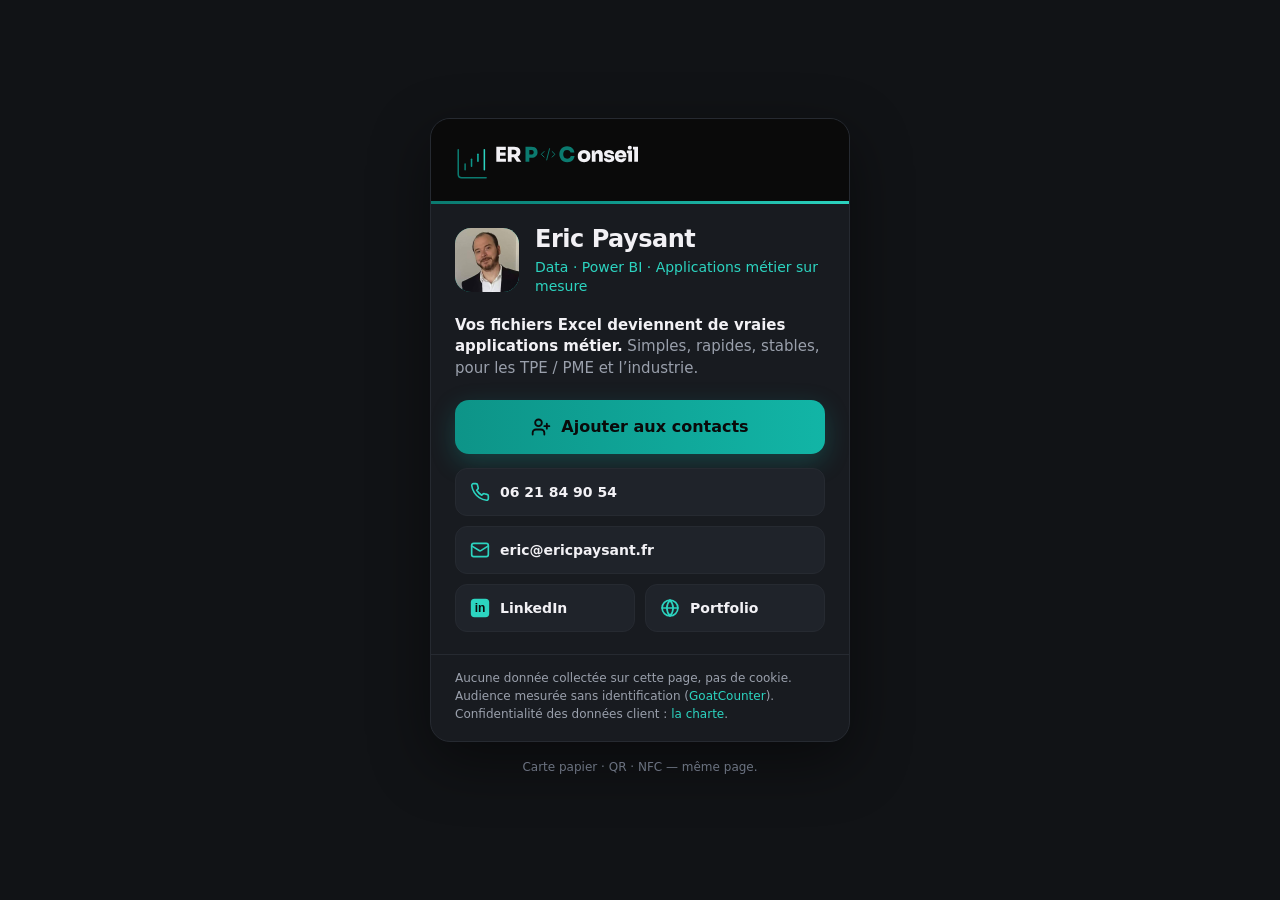
==== carte/index.html @ 57cdaab9 "feat: page de contact carte/ (QR de la carte de visite) Page autonome carte/ (même rendu que la cart" ====
<!doctype html>
<html lang="fr">
<head>
<meta charset="utf-8">
<meta name="viewport" content="width=device-width,initial-scale=1">
<title>Eric Paysant — ERP Conseil · carte de contact</title>
<meta name="description" content="Carte de contact d'Eric Paysant, ERP Conseil : ajouter aux contacts, appeler, écrire, LinkedIn, portfolio.">
<meta name="robots" content="noindex">
<meta property="og:title" content="Eric Paysant — ERP Conseil">
<meta property="og:description" content="Vos fichiers Excel deviennent de vraies applications métier.">
<link rel="icon" href="data:image/svg+xml,%3Csvg xmlns='http://www.w3.org/2000/svg' viewBox='0 0 24 24'%3E%3Crect width='24' height='24' rx='5' fill='%230A0A0A'/%3E%3Cpath d='M6 5v12a2 2 0 0 0 2 2h10' stroke='%2312B5A6' stroke-width='2' fill='none' stroke-linecap='round'/%3E%3Cpath d='M10 15v-3M13.5 15V8M17 15v-5' stroke='%232CD4C0' stroke-width='2' stroke-linecap='round'/%3E%3C/svg%3E">
<style>
  :root{--noir:#0A0A0A;--fond:#111316;--carte:#181B20;--ligne:#262A31;--texte:#F2F1F5;--gris:#9AA0AC;
        --teal-1:#0B7A6F;--teal-2:#0D9488;--teal-3:#12B5A6;--teal-4:#2CD4C0}
  *{box-sizing:border-box;margin:0}
  html{background:var(--fond)}
  body{min-height:100svh;display:flex;flex-direction:column;align-items:center;justify-content:center;padding:24px 16px 32px;
       font-family:Inter,system-ui,-apple-system,"Segoe UI",Roboto,sans-serif;color:var(--texte);-webkit-font-smoothing:antialiased}
  .carte{width:100%;max-width:420px;background:var(--carte);border:1px solid var(--ligne);border-radius:20px;overflow:hidden;
         box-shadow:0 20px 60px rgba(0,0,0,.45)}
  .haut{background:var(--noir);padding:26px 24px 22px;border-bottom:3px solid transparent;
        border-image:linear-gradient(90deg,var(--teal-1),var(--teal-2) 40%,var(--teal-4)) 1}
  .logo{width:190px;display:block}
  .logo svg{width:100%;height:auto;display:block}
  .identite{padding:22px 24px 6px;display:flex;align-items:center;gap:16px}
  .avatar{width:64px;height:64px;border-radius:16px;flex:none;background:linear-gradient(135deg,var(--teal-1),var(--teal-4));
          display:flex;align-items:center;justify-content:center;font-weight:800;font-size:22px;color:var(--noir);letter-spacing:-.02em;overflow:hidden}
  .avatar img{width:100%;height:100%;object-fit:cover;display:block}
  h1{font-size:24px;font-weight:800;letter-spacing:-.02em;line-height:1.1}
  .role{margin-top:6px;font-size:14px;font-weight:500;color:var(--teal-4);line-height:1.3}
  .accroche{padding:14px 24px 20px;font-size:15px;line-height:1.45;color:var(--gris)}
  .accroche b{color:var(--texte);font-weight:600}
  .principal{margin:0 24px 14px;display:flex;align-items:center;justify-content:center;gap:10px;height:54px;border-radius:14px;
             background:linear-gradient(90deg,var(--teal-2),var(--teal-3));color:var(--noir);font-weight:700;font-size:16px;
             text-decoration:none;box-shadow:0 8px 24px rgba(18,181,166,.25)}
  .principal:active{transform:scale(.985)}
  .actions{display:grid;grid-template-columns:1fr 1fr;gap:10px;padding:0 24px 22px}
  .actions a{min-width:0;display:flex;align-items:center;gap:10px;height:48px;padding:0 14px;border-radius:12px;background:#1F232A;border:1px solid var(--ligne);
             color:var(--texte);text-decoration:none;font-size:14px;font-weight:600}
  .actions a:active{background:#262B33}
  .actions svg,.principal svg{width:20px;height:20px;flex:none}
  .actions a span{min-width:0;overflow:hidden;text-overflow:ellipsis;white-space:nowrap}
  .actions a.large{grid-column:1/-1}
  #partager{display:none}
  .pied{padding:14px 24px 18px;border-top:1px solid var(--ligne);font-size:12px;color:var(--gris);line-height:1.5}
  .pied a{color:var(--teal-4);text-decoration:none}
  .nfc{margin-top:18px;font-size:12px;color:#6B7280;text-align:center}
  @media (prefers-color-scheme:light){ /* la carte reste sombre volontairement : même rendu que la carte papier */ }
</style>
</head>
<body>
<main class="carte">
  <div class="haut"><a class="logo" href="../" aria-label="ERP Conseil — accueil"><svg xmlns="http://www.w3.org/2000/svg" viewBox="44 46 425 76"><g transform="translate(48.00,54.29) scale(0.1328)"><path d="M24 18 V430 Q24 488 82 488 H494" stroke="#0B7A6F" stroke-width="26" fill="none" stroke-linecap="round" stroke-linejoin="round"/><path d="M140 256 V356" stroke="#0B7A6F" stroke-width="26" fill="none" stroke-linecap="round"/><path d="M248 176 V296" stroke="#0D9488" stroke-width="26" fill="none" stroke-linecap="round"/><path d="M356 92 V212" stroke="#12B5A6" stroke-width="26" fill="none" stroke-linecap="round"/><path d="M464 18 V356" stroke="#2CD4C0" stroke-width="26" fill="none" stroke-linecap="round"/></g><g transform="translate(233.87,48.39) scale(0.0719)" fill="none" stroke="#0B7A6F" stroke-width="30" stroke-linecap="round" stroke-linejoin="round"><path d="M130 170 L44 256 L130 342"/><path d="M382 170 L468 256 L382 342"/><path d="M300 82 L212 430"/></g><g transform="translate(133.0,0)"><path fill="#F2F1F5" d="M3.404 83.58V50.0H11.684V83.58ZM10.764 83.58V76.588H24.932V83.58ZM10.764 70.00999999999999V63.018H23.966V70.00999999999999ZM10.764 56.992V50.0H24.656V56.992Z M29.136 83.58V49.724H37.692V83.58ZM49.376 83.58 39.946 69.32H49.238L59.22 83.58ZM35.53 73.276V66.698H43.58Q45.098 66.698 46.202 66.1Q47.306 65.502 47.927 64.398Q48.548 63.294 48.548 61.822Q48.548 60.304 47.927 59.2Q47.306 58.096000000000004 46.202 57.498000000000005Q45.098 56.9 43.58 56.9H35.53V49.724H43.074Q47.444 49.724 50.618 51.035Q53.792 52.346000000000004 55.494 54.899Q57.196 57.452 57.196 61.224000000000004V61.959999999999994Q57.196 65.732 55.471 68.239Q53.745999999999995 70.746 50.595 72.011Q47.444 73.276 43.074 73.276Z M199.826 84.5Q196.468 84.5 193.846 83.488Q191.224 82.476 189.40699999999998 80.682Q187.58999999999997 78.888 186.647 76.542Q185.70399999999998 74.196 185.70399999999998 71.52799999999999V70.42399999999999Q185.70399999999998 67.664 186.69299999999998 65.27199999999999Q187.682 62.879999999999995 189.522 61.086Q191.362 59.292 193.98399999999998 58.28Q196.606 57.268 199.826 57.268Q203.09199999999998 57.268 205.69099999999997 58.28Q208.29 59.292 210.13 61.086Q211.96999999999997 62.879999999999995 212.95899999999997 65.27199999999999Q213.94799999999998 67.664 213.94799999999998 70.42399999999999V71.52799999999999Q213.94799999999998 74.196 213.005 76.542Q212.06199999999998 78.888 210.245 80.682Q208.428 82.476 205.80599999999998 83.488Q203.184 84.5 199.826 84.5ZM199.826 77.508Q201.75799999999998 77.508 203.02299999999997 76.68Q204.28799999999998 75.852 204.932 74.357Q205.576 72.862 205.576 70.976Q205.576 68.998 204.909 67.503Q204.242 66.008 202.954 65.13399999999999Q201.666 64.25999999999999 199.826 64.25999999999999Q197.986 64.25999999999999 196.69799999999998 65.13399999999999Q195.41 66.008 194.743 67.503Q194.076 68.998 194.076 70.976Q194.076 72.862 194.71999999999997 74.357Q195.36399999999998 75.852 196.652 76.68Q197.94 77.508 199.826 77.508Z M217.048 83.58V58.188H223.672V69.09H223.304Q223.304 65.134 224.316 62.535Q225.328 59.936 227.329 58.647999999999996Q229.33 57.36 232.182 57.36H232.55Q236.874 57.36 239.243 60.235Q241.612 63.11 241.612 69.044V83.58H233.24V68.814Q233.24 67.066 232.205 65.939Q231.17000000000002 64.812 229.376 64.812Q227.582 64.812 226.50099999999998 65.939Q225.42 67.066 225.42 68.906V83.58Z M255.798 84.408Q250.278 84.408 247.10399999999998 82.131Q243.92999999999998 79.854 243.7 75.714H251.06Q251.244 76.864 252.486 77.69200000000001Q253.72799999999998 78.52 255.982 78.52Q257.592 78.52 258.765 78.037Q259.938 77.554 259.938 76.45Q259.938 75.484 259.01800000000003 74.863Q258.098 74.242 255.66 74.012L253.91199999999998 73.828Q249.036 73.322 246.736 71.16Q244.43599999999998 68.998 244.43599999999998 65.732Q244.43599999999998 62.926 245.81599999999997 61.109Q247.196 59.292 249.63400000000001 58.372Q252.072 57.452 255.2 57.452Q260.306 57.452 263.43399999999997 59.683Q266.562 61.914 266.746 66.1H259.38599999999997Q259.202 64.95 258.144 64.14500000000001Q257.086 63.34 255.10799999999998 63.34Q253.682 63.34 252.78499999999997 63.846000000000004Q251.88799999999998 64.352 251.88799999999998 65.27199999999999Q251.88799999999998 66.238 252.73899999999998 66.69800000000001Q253.58999999999997 67.158 255.476 67.388L257.224 67.572Q262.09999999999997 68.078 264.745 70.263Q267.39 72.448 267.39 75.99Q267.39 78.612 265.98699999999997 80.49799999999999Q264.584 82.384 261.985 83.396Q259.38599999999997 84.408 255.798 84.408Z M281.98999999999995 84.5Q278.77 84.5 276.28599999999994 83.396Q273.80199999999996 82.292 272.09999999999997 80.406Q270.39799999999997 78.52 269.501 76.174Q268.604 73.828 268.604 71.344V70.42399999999999Q268.604 67.848 269.501 65.479Q270.39799999999997 63.11 272.077 61.269999999999996Q273.756 59.43 276.19399999999996 58.349000000000004Q278.63199999999995 57.268 281.71399999999994 57.268Q285.808 57.268 288.65999999999997 59.108000000000004Q291.51199999999994 60.948 293.03 63.961Q294.54799999999994 66.974 294.54799999999994 70.51599999999999V73.184H272.09999999999997V68.676H289.71799999999996L286.81999999999994 70.7Q286.81999999999994 68.538 286.24499999999995 67.043Q285.66999999999996 65.548 284.54299999999995 64.76599999999999Q283.41599999999994 63.983999999999995 281.71399999999994 63.983999999999995Q280.05799999999994 63.983999999999995 278.83899999999994 64.743Q277.61999999999995 65.502 276.97599999999994 67.043Q276.33199999999994 68.584 276.33199999999994 70.92999999999999Q276.33199999999994 73.04599999999999 276.92999999999995 74.58699999999999Q277.52799999999996 76.128 278.77 76.95599999999999Q280.01199999999994 77.78399999999999 281.98999999999995 77.78399999999999Q283.73799999999994 77.78399999999999 284.86499999999995 77.18599999999999Q285.99199999999996 76.588 286.45199999999994 75.576H294.08799999999997Q293.53599999999994 78.152 291.90299999999996 80.176Q290.27 82.2 287.763 83.35Q285.256 84.5 281.98999999999995 84.5Z M298.66 83.58V58.188H307.032V83.58ZM295.44 64.25999999999999V58.188H307.032V64.25999999999999ZM302.087 56.164Q299.81 56.164 298.72900000000004 54.991Q297.648 53.818 297.648 51.977999999999994Q297.648 50.138 298.73447619047624 48.965Q299.8209523809524 47.792 302.064 47.792Q304.364 47.792 305.422 48.965Q306.48 50.138 306.48 51.977999999999994Q306.48 53.818 305.422 54.991Q304.364 56.164 302.087 56.164Z M312.06399999999996 83.58V50.0H320.436V83.58ZM309.212 56.072V50.0H320.436V56.072Z"/><path fill="#0B7A6F" d="M76.31199999999998 74.656V67.29599999999999H81.832Q83.39599999999999 67.29599999999999 84.54599999999999 66.675Q85.696 66.054 86.34 64.904Q86.984 63.754 86.984 62.19Q86.984 60.58 86.34 59.43Q85.696 58.28 84.54599999999999 57.682Q83.39599999999999 57.084 81.832 57.084H76.31199999999998V49.724H81.60199999999999Q85.92599999999999 49.724 89.077 51.173Q92.228 52.622 93.92999999999999 55.336Q95.63199999999999 58.05 95.63199999999999 61.822V62.558Q95.63199999999999 66.28399999999999 93.92999999999999 68.99799999999999Q92.228 71.712 89.077 73.184Q85.92599999999999 74.656 81.60199999999999 74.656ZM68.67599999999999 83.58V49.724H77.23199999999999V83.58Z M161.838 84.5Q157.284 84.5 154.01799999999997 82.913Q150.75199999999998 81.326 148.63599999999997 78.727Q146.51999999999998 76.128 145.50799999999998 73.092Q144.49599999999998 70.056 144.49599999999998 67.204V66.19200000000001Q144.49599999999998 63.018 145.531 59.959Q146.566 56.9 148.70499999999998 54.416Q150.844 51.932 154.064 50.46Q157.284 48.988 161.608 48.988Q166.208 48.988 169.773 50.713Q173.338 52.438 175.5 55.543Q177.66199999999998 58.647999999999996 178.02999999999997 62.742H169.474Q169.152 60.994 168.094 59.706Q167.036 58.418 165.38 57.705Q163.724 56.992 161.608 56.992Q159.63 56.992 158.043 57.682Q156.456 58.372 155.375 59.637Q154.29399999999998 60.902 153.719 62.696Q153.14399999999998 64.49 153.14399999999998 66.744Q153.14399999999998 68.998 153.719 70.792Q154.29399999999998 72.586 155.421 73.874Q156.548 75.162 158.15800000000002 75.82900000000001Q159.768 76.496 161.838 76.496Q165.058 76.496 167.289 74.93199999999999Q169.51999999999998 73.368 169.98 70.746H178.536Q178.12199999999999 74.518 176.00599999999997 77.646Q173.89 80.774 170.302 82.637Q166.714 84.5 161.838 84.5Z"/></g></svg></a></div>

  <section class="identite">
    <div class="avatar" aria-hidden="true"><img src="photo.jpg" alt="" onerror="this.parentNode.textContent='EP'"></div>
    <div>
      <h1>Eric Paysant</h1>
      <p class="role">Data · Power BI · Applications métier sur mesure</p>
    </div>
  </section>
  <p class="accroche"><b>Vos fichiers Excel deviennent de vraies applications métier.</b> Simples, rapides, stables, pour les TPE / PME et l’industrie.</p>

  <a class="principal" href="eric-paysant.vcf" type="text/vcard">
    <svg viewBox="0 0 24 24" fill="none" stroke="currentColor" stroke-width="2.2" stroke-linecap="round" stroke-linejoin="round"><path d="M16 21v-2a4 4 0 0 0-4-4H6a4 4 0 0 0-4 4v2"/><circle cx="9" cy="7" r="4"/><path d="M19 8v6M22 11h-6"/></svg>
    Ajouter aux contacts
  </a>

  <nav class="actions" aria-label="Contact">
    <a class="large" href="tel:+33621849054"><svg viewBox="0 0 24 24" fill="none" stroke="#2CD4C0" stroke-width="2" stroke-linecap="round" stroke-linejoin="round"><path d="M22 16.9v3a2 2 0 0 1-2.2 2 19.8 19.8 0 0 1-8.6-3.1 19.5 19.5 0 0 1-6-6A19.8 19.8 0 0 1 2.1 4.2 2 2 0 0 1 4.1 2h3a2 2 0 0 1 2 1.7c.1 1 .4 1.9.7 2.8a2 2 0 0 1-.5 2.1L8.1 9.9a16 16 0 0 0 6 6l1.3-1.3a2 2 0 0 1 2.1-.4c.9.3 1.8.6 2.8.7a2 2 0 0 1 1.7 2Z"/></svg><span>06 21 84 90 54</span></a>
    <a class="large" href="mailto:eric@ericpaysant.fr"><svg viewBox="0 0 24 24" fill="none" stroke="#2CD4C0" stroke-width="2" stroke-linecap="round" stroke-linejoin="round"><rect x="2" y="4" width="20" height="16" rx="2.5"/><path d="m22 7-9 5.7a1.9 1.9 0 0 1-2 0L2 7"/></svg><span>eric@ericpaysant.fr</span></a>
    <a href="https://www.linkedin.com/in/ericpaysant" rel="me noopener"><svg viewBox="0 0 24 24"><rect x="1" y="1" width="22" height="22" rx="4.5" fill="#2CD4C0"/><text x="12" y="17.4" text-anchor="middle" font-family="Inter,Arial,sans-serif" font-weight="700" font-size="14.5" fill="#0A0A0A">in</text></svg><span>LinkedIn</span></a>
    <a href="../"><svg viewBox="0 0 24 24" fill="none" stroke="#2CD4C0" stroke-width="2" stroke-linecap="round" stroke-linejoin="round"><circle cx="12" cy="12" r="9.5"/><path d="M2.5 12h19M12 2.5a14.5 14.5 0 0 1 3.8 9.5 14.5 14.5 0 0 1-3.8 9.5 14.5 14.5 0 0 1-3.8-9.5A14.5 14.5 0 0 1 12 2.5Z"/></svg><span>Portfolio</span></a>
    <a class="large" href="#" id="partager"><svg viewBox="0 0 24 24" fill="none" stroke="#2CD4C0" stroke-width="2" stroke-linecap="round" stroke-linejoin="round"><circle cx="18" cy="5" r="3"/><circle cx="6" cy="12" r="3"/><circle cx="18" cy="19" r="3"/><path d="m8.6 13.5 6.8 4M15.4 6.5l-6.8 4"/></svg><span>Partager cette carte</span></a>
  </nav>

  <p class="pied">Aucune donnée collectée sur cette page, pas de cookie. Audience mesurée sans identification
    (<a href="https://www.goatcounter.com" rel="noopener">GoatCounter</a>). Confidentialité des données client :
    <a href="../#confidentialite">la charte</a>.</p>
</main>
<p class="nfc">Carte papier · QR · NFC — même page.</p>

<script>
  // Bouton « Partager » uniquement si le navigateur sait partager (Android, iOS)
  if (navigator.share) {
    const b = document.getElementById('partager'); b.style.display = 'flex';
    b.addEventListener('click', e => { e.preventDefault();
      navigator.share({ title: 'Eric Paysant — ERP Conseil', text: 'Vos fichiers Excel deviennent de vraies applications métier.', url: location.href }).catch(() => {}); });
  }
</script>
<script data-goatcounter="https://erp-conseil.goatcounter.com/count" async src="//gc.zgo.at/count.js"></script>
</body>
</html>
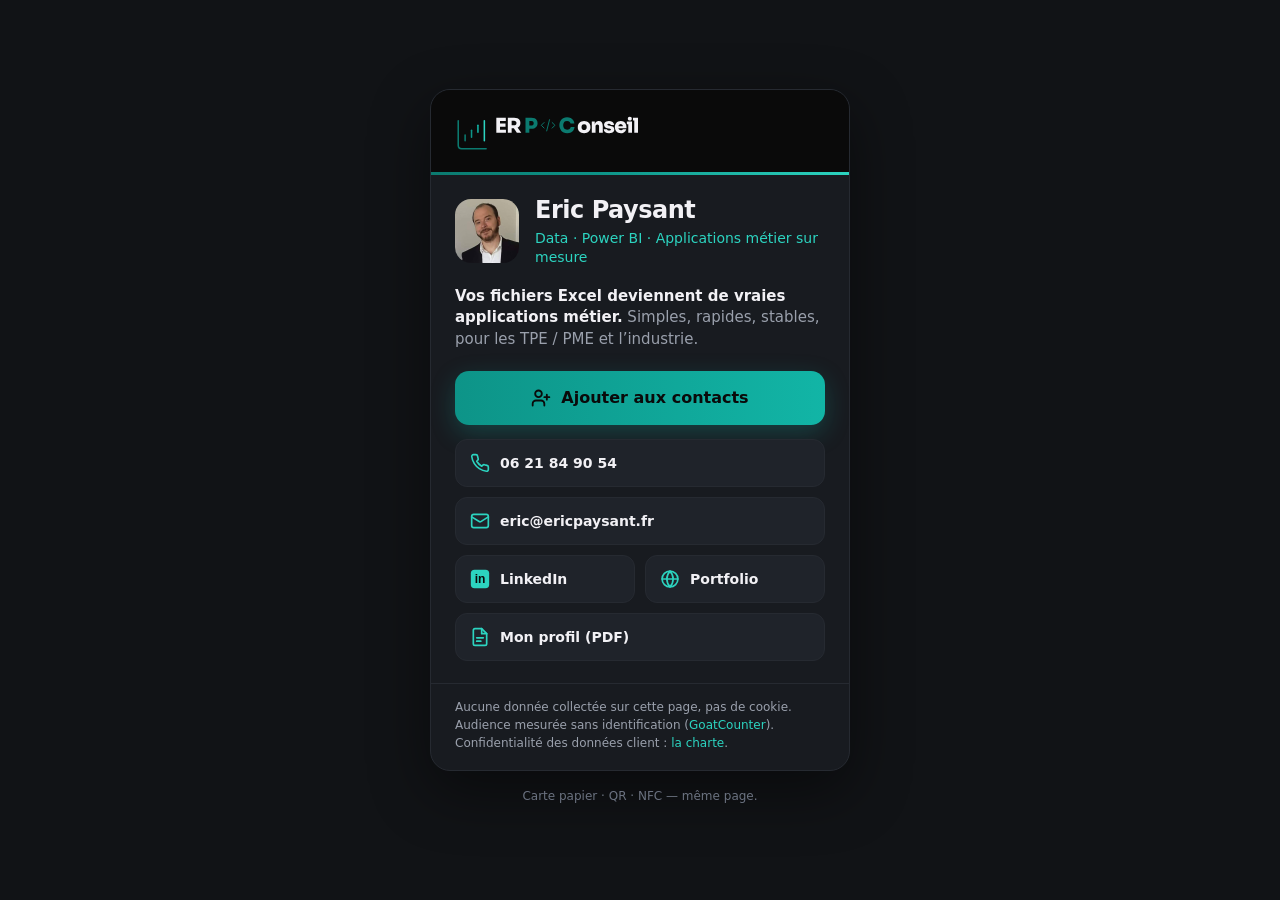
==== commit 520d846d: "feat(carte): profil mission PDF Bouton « Mon profil (PDF) » sur carte/ et lien dans le pied de page " ====
--- a/carte/index.html
+++ b/carte/index.html
@@ -71,6 +71,7 @@
     <a class="large" href="mailto:eric@ericpaysant.fr"><svg viewBox="0 0 24 24" fill="none" stroke="#2CD4C0" stroke-width="2" stroke-linecap="round" stroke-linejoin="round"><rect x="2" y="4" width="20" height="16" rx="2.5"/><path d="m22 7-9 5.7a1.9 1.9 0 0 1-2 0L2 7"/></svg><span>eric@ericpaysant.fr</span></a>
     <a href="https://www.linkedin.com/in/ericpaysant" rel="me noopener"><svg viewBox="0 0 24 24"><rect x="1" y="1" width="22" height="22" rx="4.5" fill="#2CD4C0"/><text x="12" y="17.4" text-anchor="middle" font-family="Inter,Arial,sans-serif" font-weight="700" font-size="14.5" fill="#0A0A0A">in</text></svg><span>LinkedIn</span></a>
     <a href="../"><svg viewBox="0 0 24 24" fill="none" stroke="#2CD4C0" stroke-width="2" stroke-linecap="round" stroke-linejoin="round"><circle cx="12" cy="12" r="9.5"/><path d="M2.5 12h19M12 2.5a14.5 14.5 0 0 1 3.8 9.5 14.5 14.5 0 0 1-3.8 9.5 14.5 14.5 0 0 1-3.8-9.5A14.5 14.5 0 0 1 12 2.5Z"/></svg><span>Portfolio</span></a>
+    <a class="large" href="profil-eric-paysant.pdf" type="application/pdf"><svg viewBox="0 0 24 24" fill="none" stroke="#2CD4C0" stroke-width="2" stroke-linecap="round" stroke-linejoin="round"><path d="M14 2H6a2 2 0 0 0-2 2v16a2 2 0 0 0 2 2h12a2 2 0 0 0 2-2V8Z"/><path d="M14 2v6h6M8 13h8M8 17h5"/></svg><span>Mon profil (PDF)</span></a>
     <a class="large" href="#" id="partager"><svg viewBox="0 0 24 24" fill="none" stroke="#2CD4C0" stroke-width="2" stroke-linecap="round" stroke-linejoin="round"><circle cx="18" cy="5" r="3"/><circle cx="6" cy="12" r="3"/><circle cx="18" cy="19" r="3"/><path d="m8.6 13.5 6.8 4M15.4 6.5l-6.8 4"/></svg><span>Partager cette carte</span></a>
   </nav>
 
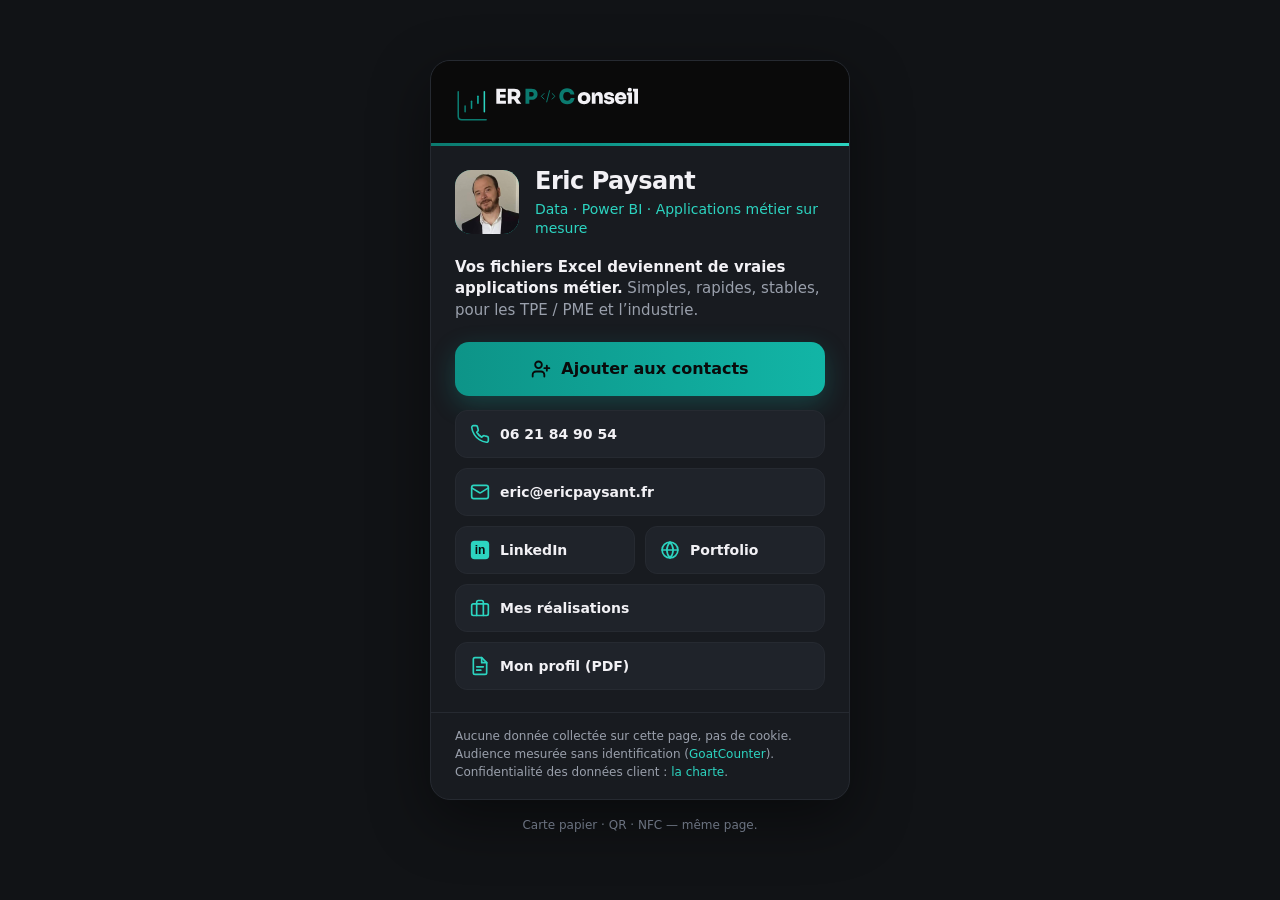
==== commit 90f7be36: "feat(carte): bouton « Mes réalisations » vers le portfolio recruteurs Co-Authored-By: Claude Opus 5." ====
--- a/carte/index.html
+++ b/carte/index.html
@@ -71,6 +71,7 @@
     <a class="large" href="mailto:eric@ericpaysant.fr"><svg viewBox="0 0 24 24" fill="none" stroke="#2CD4C0" stroke-width="2" stroke-linecap="round" stroke-linejoin="round"><rect x="2" y="4" width="20" height="16" rx="2.5"/><path d="m22 7-9 5.7a1.9 1.9 0 0 1-2 0L2 7"/></svg><span>eric@ericpaysant.fr</span></a>
     <a href="https://www.linkedin.com/in/ericpaysant" rel="me noopener"><svg viewBox="0 0 24 24"><rect x="1" y="1" width="22" height="22" rx="4.5" fill="#2CD4C0"/><text x="12" y="17.4" text-anchor="middle" font-family="Inter,Arial,sans-serif" font-weight="700" font-size="14.5" fill="#0A0A0A">in</text></svg><span>LinkedIn</span></a>
     <a href="../"><svg viewBox="0 0 24 24" fill="none" stroke="#2CD4C0" stroke-width="2" stroke-linecap="round" stroke-linejoin="round"><circle cx="12" cy="12" r="9.5"/><path d="M2.5 12h19M12 2.5a14.5 14.5 0 0 1 3.8 9.5 14.5 14.5 0 0 1-3.8 9.5 14.5 14.5 0 0 1-3.8-9.5A14.5 14.5 0 0 1 12 2.5Z"/></svg><span>Portfolio</span></a>
+    <a class="large" href="https://eric8740-stack.github.io/portfolio-recruteurs/" rel="noopener"><svg viewBox="0 0 24 24" fill="none" stroke="#2CD4C0" stroke-width="2" stroke-linecap="round" stroke-linejoin="round"><rect x="2" y="7" width="20" height="14" rx="2"/><path d="M16 21V5a2 2 0 0 0-2-2h-4a2 2 0 0 0-2 2v16"/></svg><span>Mes réalisations</span></a>
     <a class="large" href="profil-eric-paysant.pdf" type="application/pdf"><svg viewBox="0 0 24 24" fill="none" stroke="#2CD4C0" stroke-width="2" stroke-linecap="round" stroke-linejoin="round"><path d="M14 2H6a2 2 0 0 0-2 2v16a2 2 0 0 0 2 2h12a2 2 0 0 0 2-2V8Z"/><path d="M14 2v6h6M8 13h8M8 17h5"/></svg><span>Mon profil (PDF)</span></a>
     <a class="large" href="#" id="partager"><svg viewBox="0 0 24 24" fill="none" stroke="#2CD4C0" stroke-width="2" stroke-linecap="round" stroke-linejoin="round"><circle cx="18" cy="5" r="3"/><circle cx="6" cy="12" r="3"/><circle cx="18" cy="19" r="3"/><path d="m8.6 13.5 6.8 4M15.4 6.5l-6.8 4"/></svg><span>Partager cette carte</span></a>
   </nav>
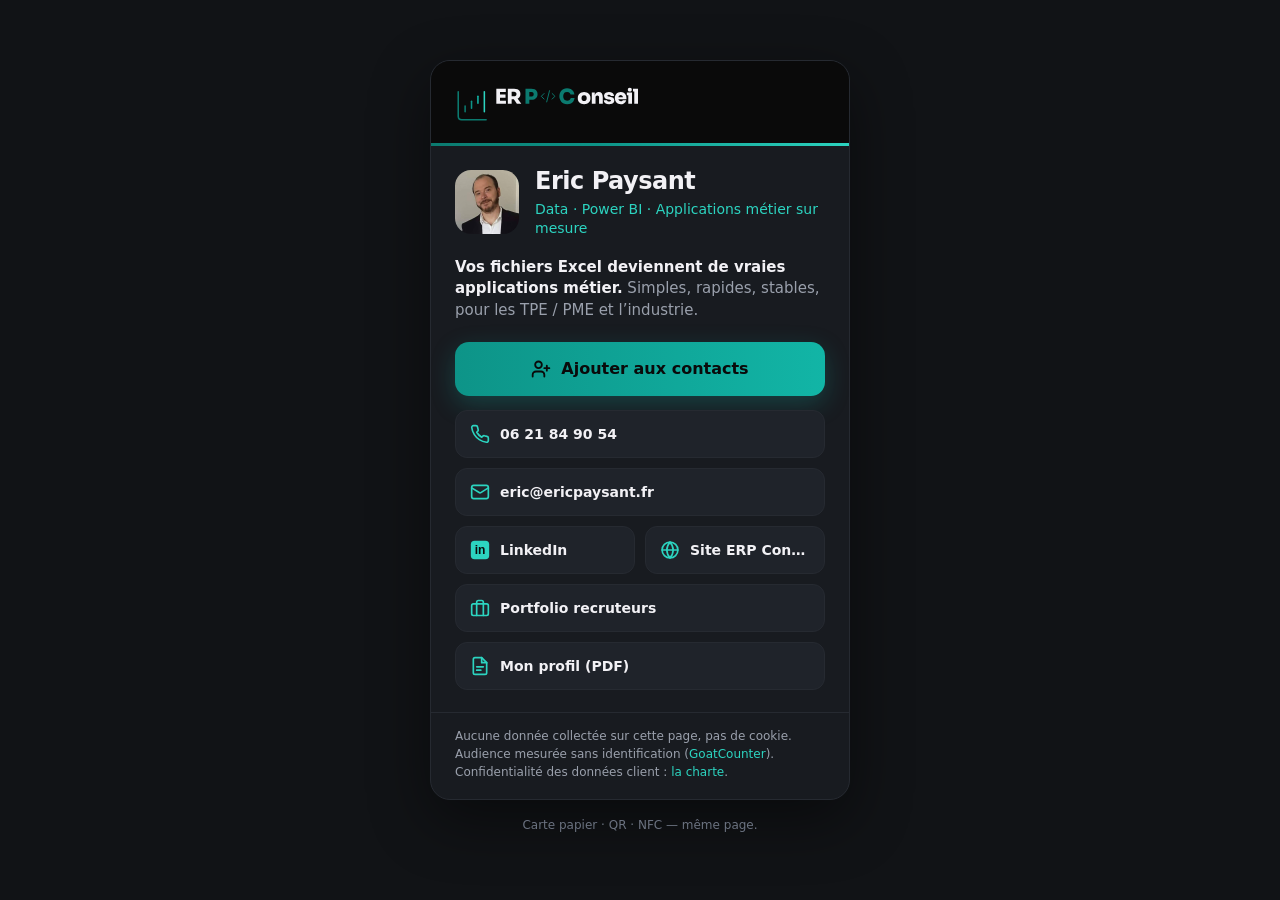
==== commit 241bcb88: "fix(carte): libellés explicites — « Site ERP Conseil » et « Portfolio recruteurs » Le lien vers le p" ====
--- a/carte/index.html
+++ b/carte/index.html
@@ -70,8 +70,8 @@
     <a class="large" href="tel:+33621849054"><svg viewBox="0 0 24 24" fill="none" stroke="#2CD4C0" stroke-width="2" stroke-linecap="round" stroke-linejoin="round"><path d="M22 16.9v3a2 2 0 0 1-2.2 2 19.8 19.8 0 0 1-8.6-3.1 19.5 19.5 0 0 1-6-6A19.8 19.8 0 0 1 2.1 4.2 2 2 0 0 1 4.1 2h3a2 2 0 0 1 2 1.7c.1 1 .4 1.9.7 2.8a2 2 0 0 1-.5 2.1L8.1 9.9a16 16 0 0 0 6 6l1.3-1.3a2 2 0 0 1 2.1-.4c.9.3 1.8.6 2.8.7a2 2 0 0 1 1.7 2Z"/></svg><span>06 21 84 90 54</span></a>
     <a class="large" href="mailto:eric@ericpaysant.fr"><svg viewBox="0 0 24 24" fill="none" stroke="#2CD4C0" stroke-width="2" stroke-linecap="round" stroke-linejoin="round"><rect x="2" y="4" width="20" height="16" rx="2.5"/><path d="m22 7-9 5.7a1.9 1.9 0 0 1-2 0L2 7"/></svg><span>eric@ericpaysant.fr</span></a>
     <a href="https://www.linkedin.com/in/ericpaysant" rel="me noopener"><svg viewBox="0 0 24 24"><rect x="1" y="1" width="22" height="22" rx="4.5" fill="#2CD4C0"/><text x="12" y="17.4" text-anchor="middle" font-family="Inter,Arial,sans-serif" font-weight="700" font-size="14.5" fill="#0A0A0A">in</text></svg><span>LinkedIn</span></a>
-    <a href="../"><svg viewBox="0 0 24 24" fill="none" stroke="#2CD4C0" stroke-width="2" stroke-linecap="round" stroke-linejoin="round"><circle cx="12" cy="12" r="9.5"/><path d="M2.5 12h19M12 2.5a14.5 14.5 0 0 1 3.8 9.5 14.5 14.5 0 0 1-3.8 9.5 14.5 14.5 0 0 1-3.8-9.5A14.5 14.5 0 0 1 12 2.5Z"/></svg><span>Portfolio</span></a>
-    <a class="large" href="https://eric8740-stack.github.io/portfolio-recruteurs/" rel="noopener"><svg viewBox="0 0 24 24" fill="none" stroke="#2CD4C0" stroke-width="2" stroke-linecap="round" stroke-linejoin="round"><rect x="2" y="7" width="20" height="14" rx="2"/><path d="M16 21V5a2 2 0 0 0-2-2h-4a2 2 0 0 0-2 2v16"/></svg><span>Mes réalisations</span></a>
+    <a href="../"><svg viewBox="0 0 24 24" fill="none" stroke="#2CD4C0" stroke-width="2" stroke-linecap="round" stroke-linejoin="round"><circle cx="12" cy="12" r="9.5"/><path d="M2.5 12h19M12 2.5a14.5 14.5 0 0 1 3.8 9.5 14.5 14.5 0 0 1-3.8 9.5 14.5 14.5 0 0 1-3.8-9.5A14.5 14.5 0 0 1 12 2.5Z"/></svg><span>Site ERP Conseil</span></a>
+    <a class="large" href="https://eric8740-stack.github.io/portfolio-recruteurs/" rel="noopener"><svg viewBox="0 0 24 24" fill="none" stroke="#2CD4C0" stroke-width="2" stroke-linecap="round" stroke-linejoin="round"><rect x="2" y="7" width="20" height="14" rx="2"/><path d="M16 21V5a2 2 0 0 0-2-2h-4a2 2 0 0 0-2 2v16"/></svg><span>Portfolio recruteurs</span></a>
     <a class="large" href="profil-eric-paysant.pdf" type="application/pdf"><svg viewBox="0 0 24 24" fill="none" stroke="#2CD4C0" stroke-width="2" stroke-linecap="round" stroke-linejoin="round"><path d="M14 2H6a2 2 0 0 0-2 2v16a2 2 0 0 0 2 2h12a2 2 0 0 0 2-2V8Z"/><path d="M14 2v6h6M8 13h8M8 17h5"/></svg><span>Mon profil (PDF)</span></a>
     <a class="large" href="#" id="partager"><svg viewBox="0 0 24 24" fill="none" stroke="#2CD4C0" stroke-width="2" stroke-linecap="round" stroke-linejoin="round"><circle cx="18" cy="5" r="3"/><circle cx="6" cy="12" r="3"/><circle cx="18" cy="19" r="3"/><path d="m8.6 13.5 6.8 4M15.4 6.5l-6.8 4"/></svg><span>Partager cette carte</span></a>
   </nav>
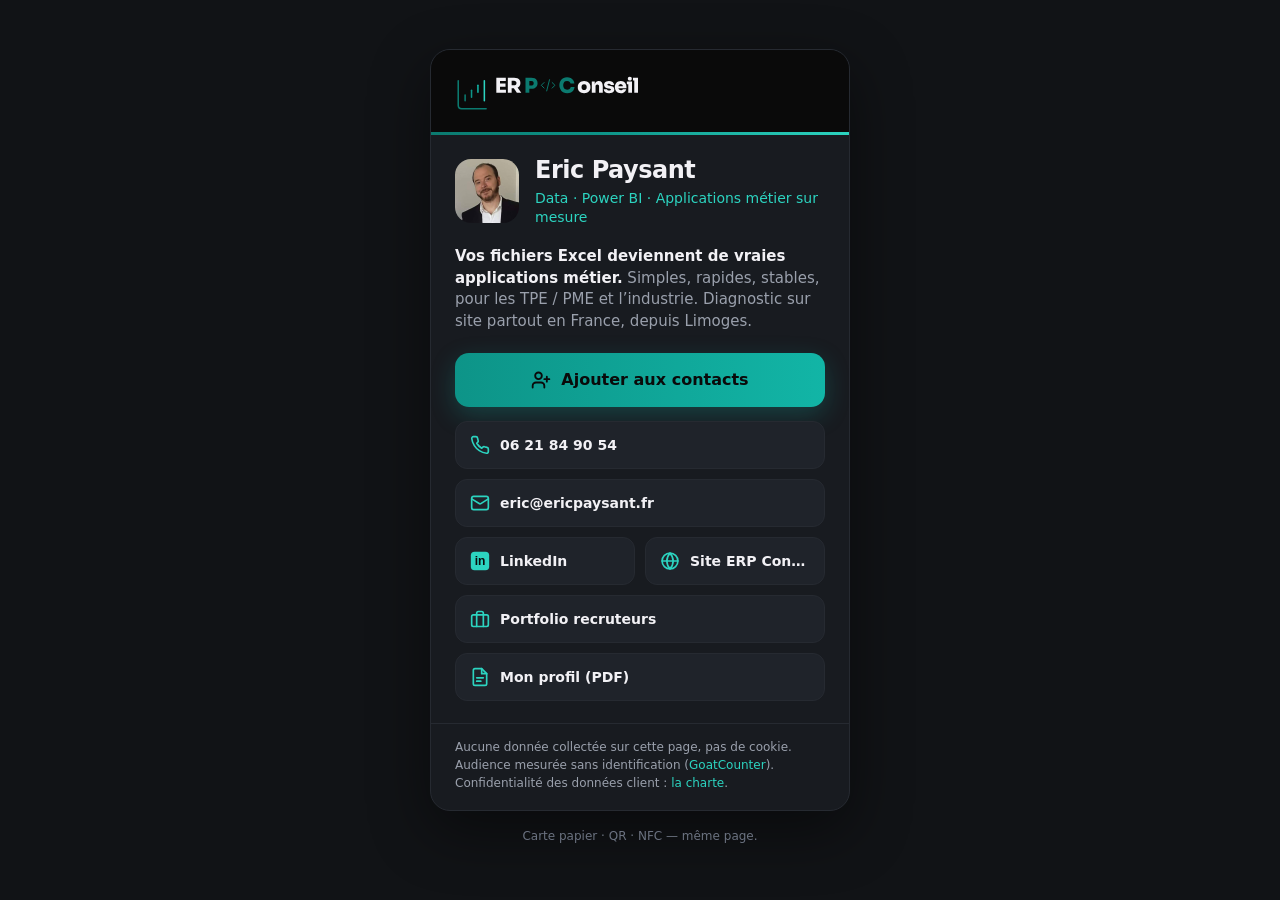
==== commit 8de2b359: "feat(carte): zone d'intervention — « Diagnostic sur site partout en France, depuis Limoges » Page et" ====
--- a/carte/index.html
+++ b/carte/index.html
@@ -59,7 +59,7 @@
       <p class="role">Data · Power BI · Applications métier sur mesure</p>
     </div>
   </section>
-  <p class="accroche"><b>Vos fichiers Excel deviennent de vraies applications métier.</b> Simples, rapides, stables, pour les TPE / PME et l’industrie.</p>
+  <p class="accroche"><b>Vos fichiers Excel deviennent de vraies applications métier.</b> Simples, rapides, stables, pour les TPE / PME et l’industrie. Diagnostic sur site partout en France, depuis Limoges.</p>
 
   <a class="principal" href="eric-paysant.vcf" type="text/vcard">
     <svg viewBox="0 0 24 24" fill="none" stroke="currentColor" stroke-width="2.2" stroke-linecap="round" stroke-linejoin="round"><path d="M16 21v-2a4 4 0 0 0-4-4H6a4 4 0 0 0-4 4v2"/><circle cx="9" cy="7" r="4"/><path d="M19 8v6M22 11h-6"/></svg>
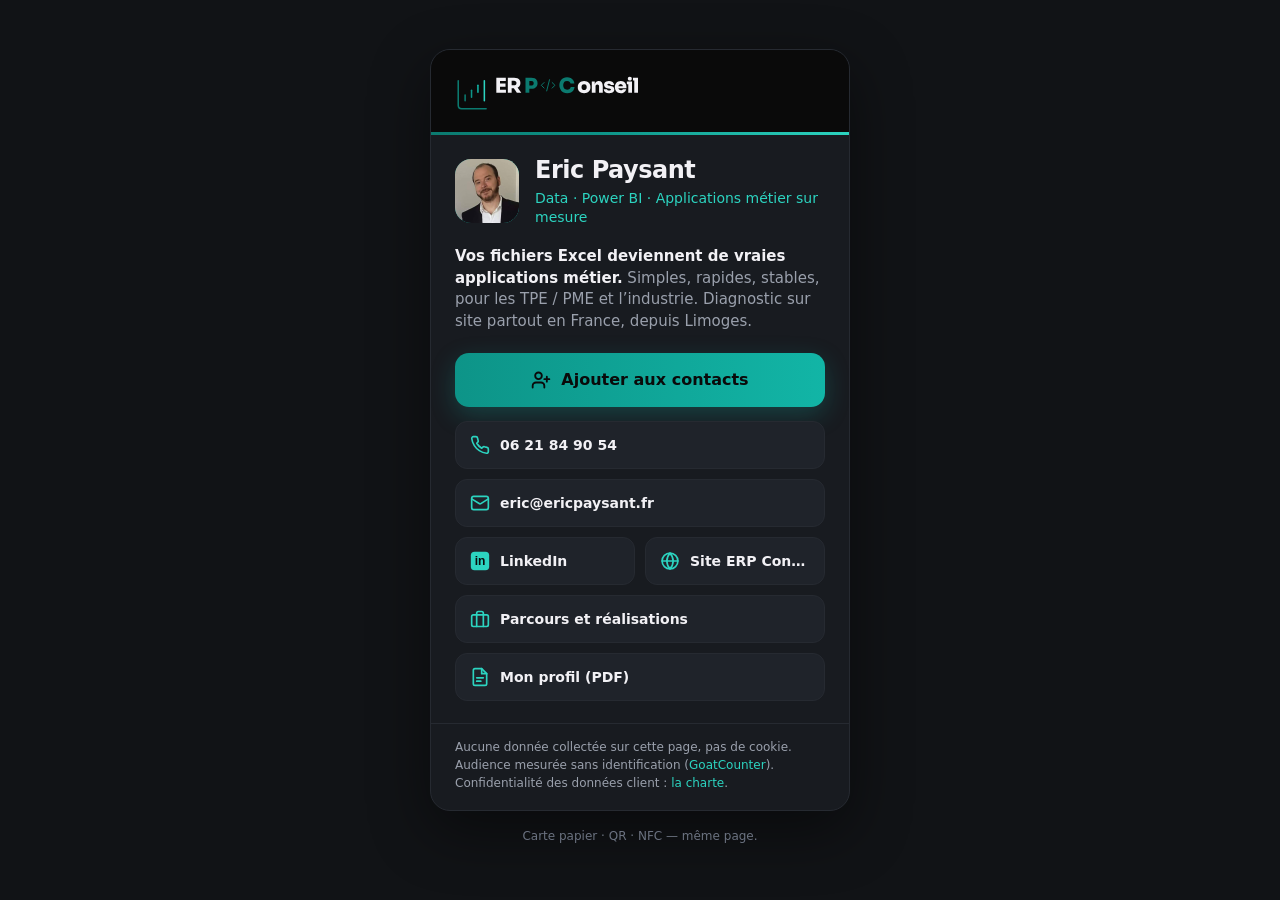
==== commit 7e583840: "fix(carte): lien « Parcours et réalisations » à la place de « Portfolio recruteurs » Co-Authored-By:" ====
--- a/carte/index.html
+++ b/carte/index.html
@@ -71,7 +71,7 @@
     <a class="large" href="mailto:eric@ericpaysant.fr"><svg viewBox="0 0 24 24" fill="none" stroke="#2CD4C0" stroke-width="2" stroke-linecap="round" stroke-linejoin="round"><rect x="2" y="4" width="20" height="16" rx="2.5"/><path d="m22 7-9 5.7a1.9 1.9 0 0 1-2 0L2 7"/></svg><span>eric@ericpaysant.fr</span></a>
     <a href="https://www.linkedin.com/in/ericpaysant" rel="me noopener"><svg viewBox="0 0 24 24"><rect x="1" y="1" width="22" height="22" rx="4.5" fill="#2CD4C0"/><text x="12" y="17.4" text-anchor="middle" font-family="Inter,Arial,sans-serif" font-weight="700" font-size="14.5" fill="#0A0A0A">in</text></svg><span>LinkedIn</span></a>
     <a href="../"><svg viewBox="0 0 24 24" fill="none" stroke="#2CD4C0" stroke-width="2" stroke-linecap="round" stroke-linejoin="round"><circle cx="12" cy="12" r="9.5"/><path d="M2.5 12h19M12 2.5a14.5 14.5 0 0 1 3.8 9.5 14.5 14.5 0 0 1-3.8 9.5 14.5 14.5 0 0 1-3.8-9.5A14.5 14.5 0 0 1 12 2.5Z"/></svg><span>Site ERP Conseil</span></a>
-    <a class="large" href="https://eric8740-stack.github.io/portfolio-recruteurs/" rel="noopener"><svg viewBox="0 0 24 24" fill="none" stroke="#2CD4C0" stroke-width="2" stroke-linecap="round" stroke-linejoin="round"><rect x="2" y="7" width="20" height="14" rx="2"/><path d="M16 21V5a2 2 0 0 0-2-2h-4a2 2 0 0 0-2 2v16"/></svg><span>Portfolio recruteurs</span></a>
+    <a class="large" href="https://eric8740-stack.github.io/portfolio-recruteurs/" rel="noopener"><svg viewBox="0 0 24 24" fill="none" stroke="#2CD4C0" stroke-width="2" stroke-linecap="round" stroke-linejoin="round"><rect x="2" y="7" width="20" height="14" rx="2"/><path d="M16 21V5a2 2 0 0 0-2-2h-4a2 2 0 0 0-2 2v16"/></svg><span>Parcours et réalisations</span></a>
     <a class="large" href="profil-eric-paysant.pdf" type="application/pdf"><svg viewBox="0 0 24 24" fill="none" stroke="#2CD4C0" stroke-width="2" stroke-linecap="round" stroke-linejoin="round"><path d="M14 2H6a2 2 0 0 0-2 2v16a2 2 0 0 0 2 2h12a2 2 0 0 0 2-2V8Z"/><path d="M14 2v6h6M8 13h8M8 17h5"/></svg><span>Mon profil (PDF)</span></a>
     <a class="large" href="#" id="partager"><svg viewBox="0 0 24 24" fill="none" stroke="#2CD4C0" stroke-width="2" stroke-linecap="round" stroke-linejoin="round"><circle cx="18" cy="5" r="3"/><circle cx="6" cy="12" r="3"/><circle cx="18" cy="19" r="3"/><path d="m8.6 13.5 6.8 4M15.4 6.5l-6.8 4"/></svg><span>Partager cette carte</span></a>
   </nav>
